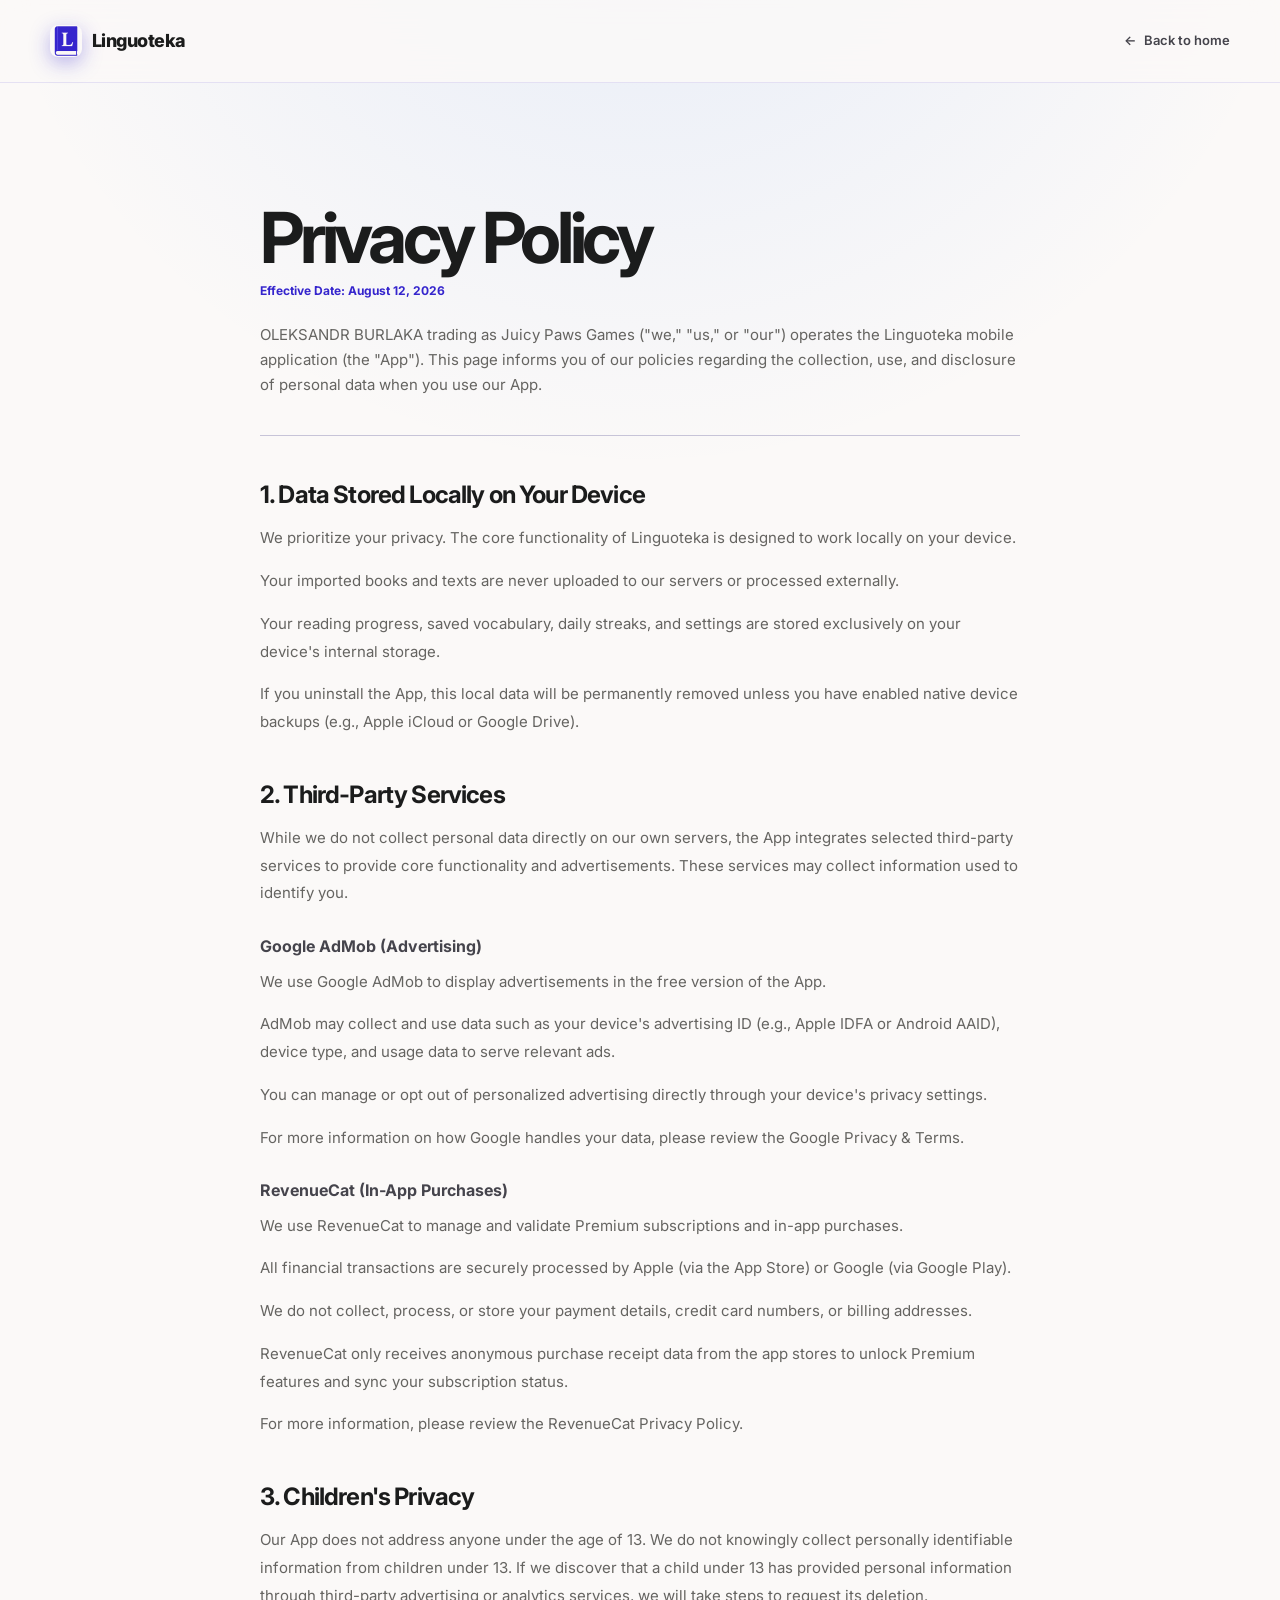
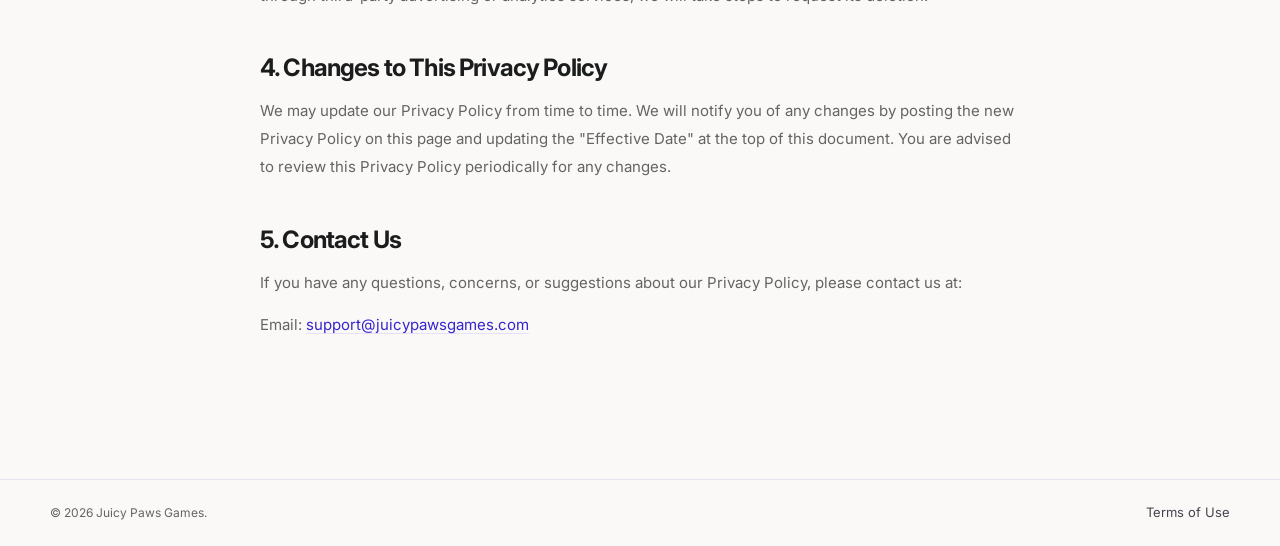
==== privacy.html @ 3d0a581c "version 1 main page, terms, privacy" ====
<!doctype html>
<html lang="en">
  <head>
    <meta charset="utf-8" />
    <meta name="viewport" content="width=device-width, initial-scale=1" />
    <meta name="theme-color" content="#FBF9F8" />
    <meta name="description" content="Privacy Policy for the Linguoteka mobile application." />
    <title>Privacy Policy — Linguoteka</title>
    <link rel="icon" href="images/favicon.png" sizes="32x32" />
    <link rel="preconnect" href="https://fonts.googleapis.com" />
    <link rel="preconnect" href="https://fonts.gstatic.com" crossorigin />
    <link
      href="https://fonts.googleapis.com/css2?family=Inter:wght@400;500;600;700;800&amp;display=swap"
      rel="stylesheet"
    />
    <link rel="stylesheet" href="styles.css" />
    <script src="script.js" defer></script>
  </head>
  <body class="legal-page">
    <a class="skip-link" href="#main-content">Skip to content</a>
    <header class="legal-header">
      <div class="container legal-nav">
        <a class="brand" href="index.html" aria-label="Linguoteka home">
          <img src="images/favicon.png" width="32" height="32" alt="" />
          <span>Linguoteka</span>
        </a>
        <a class="back-link" href="index.html"><span aria-hidden="true">←</span> Back to home</a>
      </div>
    </header>

    <main id="main-content" class="legal-main">
      <article class="legal-article">
        <header class="legal-title">
          <h1>Privacy Policy</h1>
          <p class="legal-updated">Effective Date: August 12, 2026</p>
          <p>
            OLEKSANDR BURLAKA trading as Juicy Paws Games ("we," "us," or "our")
            operates the Linguoteka mobile application (the "App"). This page informs you
            of our policies regarding the collection, use, and disclosure of personal data
            when you use our App.
          </p>
        </header>

        <section>
          <h2>1. Data Stored Locally on Your Device</h2>
          <p>
            We prioritize your privacy. The core functionality of Linguoteka is designed to
            work locally on your device.
          </p>
          <p>
            Your imported books and texts are never uploaded to our servers or processed
            externally.
          </p>
          <p>
            Your reading progress, saved vocabulary, daily streaks, and settings are stored
            exclusively on your device's internal storage.
          </p>
          <p>
            If you uninstall the App, this local data will be permanently removed unless you
            have enabled native device backups (e.g., Apple iCloud or Google Drive).
          </p>
        </section>

        <section>
          <h2>2. Third-Party Services</h2>
          <p>
            While we do not collect personal data directly on our own servers, the App
            integrates selected third-party services to provide core functionality and
            advertisements. These services may collect information used to identify you.
          </p>

          <h3>Google AdMob (Advertising)</h3>
          <p>We use Google AdMob to display advertisements in the free version of the App.</p>
          <p>
            AdMob may collect and use data such as your device's advertising ID (e.g., Apple
            IDFA or Android AAID), device type, and usage data to serve relevant ads.
          </p>
          <p>
            You can manage or opt out of personalized advertising directly through your
            device's privacy settings.
          </p>
          <p>
            For more information on how Google handles your data, please review the Google
            Privacy &amp; Terms.
          </p>

          <h3>RevenueCat (In-App Purchases)</h3>
          <p>
            We use RevenueCat to manage and validate Premium subscriptions and in-app
            purchases.
          </p>
          <p>
            All financial transactions are securely processed by Apple (via the App Store)
            or Google (via Google Play).
          </p>
          <p>
            We do not collect, process, or store your payment details, credit card numbers,
            or billing addresses.
          </p>
          <p>
            RevenueCat only receives anonymous purchase receipt data from the app stores to
            unlock Premium features and sync your subscription status.
          </p>
          <p>
            For more information, please review the RevenueCat Privacy Policy.
          </p>
        </section>

        <section>
          <h2>3. Children's Privacy</h2>
          <p>
            Our App does not address anyone under the age of 13. We do not knowingly collect
            personally identifiable information from children under 13. If we discover that
            a child under 13 has provided personal information through third-party
            advertising or analytics services, we will take steps to request its deletion.
          </p>
        </section>

        <section>
          <h2>4. Changes to This Privacy Policy</h2>
          <p>
            We may update our Privacy Policy from time to time. We will notify you of any
            changes by posting the new Privacy Policy on this page and updating the
            "Effective Date" at the top of this document. You are advised to review this
            Privacy Policy periodically for any changes.
          </p>
        </section>

        <section>
          <h2>5. Contact Us</h2>
          <p>
            If you have any questions, concerns, or suggestions about our Privacy Policy,
            please contact us at:
          </p>
          <p>Email: <a href="mailto:support@juicypawsgames.com">support@juicypawsgames.com</a></p>
        </section>
      </article>
    </main>

    <footer class="legal-footer">
      <div class="container">
        <span>© <span data-year>2026</span> Juicy Paws Games.</span>
        <nav aria-label="Legal footer"><a href="terms.html">Terms of Use</a></nav>
      </div>
    </footer>
  </body>
</html>
---- styles.css ----
:root {
  --bg: #fbf9f8;
  --surface: #ffffff;
  --surface-high: #f3f0f4;
  --surface-soft: #f7f5ff;
  --text: #1b1c1c;
  --muted: #656461;
  --muted-strong: #45444c;
  --primary: #3525cd;
  --primary-vivid: #3525cd;
  --primary-mid: #5a4be7;
  --primary-soft: #e2dfff;
  --blue: #3b82f6;
  --blue-soft: #e8f1ff;
  --purple: #7c3aed;
  --line: #c7c4d8;
  --white: #ffffff;
  --orange: #f97316;
  --green: #16a34a;
  --container: 1180px;
  --radius-sm: 12px;
  --radius: 16px;
  --radius-lg: 28px;
  --shadow: 0 28px 80px rgba(53, 37, 205, 0.13);
  color-scheme: light;
}

*,
*::before,
*::after {
  box-sizing: border-box;
}

html {
  scroll-behavior: smooth;
}

body {
  margin: 0;
  min-width: 320px;
  background: var(--bg);
  color: var(--text);
  font-family: Inter, -apple-system, BlinkMacSystemFont, "Segoe UI", sans-serif;
  font-size: 16px;
  line-height: 1.65;
  text-rendering: optimizeLegibility;
  -webkit-font-smoothing: antialiased;
}

body.menu-open {
  overflow: hidden;
}

img {
  display: block;
  max-width: 100%;
  height: auto;
}

a {
  color: inherit;
  text-decoration: none;
}

button,
a {
  -webkit-tap-highlight-color: transparent;
}

button,
input,
textarea,
select {
  font: inherit;
}

:focus-visible {
  outline: 3px solid var(--primary);
  outline-offset: 4px;
}

.container {
  width: min(100% - 40px, var(--container));
  margin-inline: auto;
}

.sr-only {
  position: absolute;
  width: 1px;
  height: 1px;
  padding: 0;
  margin: -1px;
  overflow: hidden;
  clip: rect(0, 0, 0, 0);
  white-space: nowrap;
  border: 0;
}

.skip-link {
  position: fixed;
  top: 12px;
  left: 12px;
  z-index: 1000;
  padding: 10px 14px;
  border-radius: 10px;
  background: var(--text);
  color: var(--bg);
  font-weight: 700;
  transform: translateY(-150%);
  transition: transform 160ms ease;
}

.skip-link:focus {
  transform: translateY(0);
}

.site-header {
  position: fixed;
  inset: 0 0 auto;
  z-index: 50;
  background: rgba(251, 249, 248, 0.74);
  border-bottom: 1px solid transparent;
  backdrop-filter: blur(18px);
  -webkit-backdrop-filter: blur(18px);
  transition: background 180ms ease, border-color 180ms ease;
}

.site-header.is-scrolled {
  background: rgba(251, 249, 248, 0.94);
  border-color: rgba(53, 37, 205, 0.12);
}

.nav-wrap,
.legal-nav {
  display: flex;
  align-items: center;
  justify-content: space-between;
  min-height: 72px;
}

.brand {
  display: inline-flex;
  align-items: center;
  gap: 10px;
  color: var(--text);
  font-size: 18px;
  font-weight: 800;
  letter-spacing: -0.03em;
}

.brand img {
  border-radius: 8px;
  box-shadow: 0 6px 20px rgba(53, 37, 205, 0.34);
}

.menu-toggle {
  position: relative;
  z-index: 2;
  display: grid;
  width: 44px;
  height: 44px;
  padding: 0;
  border: 1px solid var(--line);
  border-radius: 12px;
  background: var(--surface);
  place-content: center;
  gap: 6px;
  cursor: pointer;
}

.menu-toggle span:not(.sr-only) {
  width: 20px;
  height: 2px;
  background: var(--text);
  border-radius: 999px;
  transition: transform 180ms ease;
}

.menu-toggle[aria-expanded="true"] span:nth-child(2) {
  transform: translateY(4px) rotate(45deg);
}

.menu-toggle[aria-expanded="true"] span:nth-child(3) {
  transform: translateY(-4px) rotate(-45deg);
}

.primary-nav {
  position: fixed;
  inset: 72px 0 auto;
  display: grid;
  gap: 4px;
  padding: 16px 20px 24px;
  background: rgba(251, 249, 248, 0.98);
  border-bottom: 1px solid var(--line);
  transform: translateY(-130%);
  opacity: 0;
  pointer-events: none;
  transition: transform 200ms ease, opacity 200ms ease;
}

.primary-nav.is-open {
  transform: translateY(0);
  opacity: 1;
  pointer-events: auto;
}

.primary-nav a {
  padding: 12px 10px;
  color: var(--muted-strong);
  font-weight: 600;
}

.hero {
  position: relative;
  min-height: 760px;
  padding: 132px 0 calc(min(108vw, 560px) + 82px);
  overflow: hidden;
  isolation: isolate;
}

.hero::before {
  content: "";
  position: absolute;
  inset: 0;
  z-index: -3;
  background:
    linear-gradient(rgba(53, 37, 205, 0.035) 1px, transparent 1px),
    linear-gradient(90deg, rgba(59, 130, 246, 0.035) 1px, transparent 1px);
  background-size: 64px 64px;
  mask-image: linear-gradient(to bottom, black, transparent 85%);
  -webkit-mask-image: linear-gradient(to bottom, black, transparent 85%);
}

.hero::after {
  content: "";
  position: absolute;
  bottom: 24px;
  left: 50%;
  z-index: -1;
  width: min(108vw, 560px);
  aspect-ratio: 1;
  background: url("images/hero-phone-v2.png") center / contain no-repeat;
  mix-blend-mode: normal;
  pointer-events: none;
  transform: translateX(-50%);
}

.hero-glow {
  position: absolute;
  z-index: -2;
  border-radius: 50%;
  filter: blur(20px);
  pointer-events: none;
}

.hero-glow-one {
  display: none;
}

.hero-glow-two {
  bottom: -260px;
  left: -260px;
  width: 680px;
  height: 680px;
  background: radial-gradient(circle, rgba(124, 58, 237, 0.13), transparent 68%);
}

.hero-grid {
  display: grid;
  align-items: center;
  gap: 54px;
}

.hero-copy {
  position: relative;
  z-index: 2;
}

.eyebrow {
  display: inline-flex;
  align-items: center;
  gap: 8px;
  color: var(--primary);
  font-size: 12px;
  font-weight: 800;
  letter-spacing: 0.13em;
  line-height: 1.3;
  text-transform: uppercase;
}

.eyebrow span {
  color: var(--orange);
}

h1,
h2,
h3,
p {
  margin-top: 0;
}

.hero h1 {
  max-width: 800px;
  margin: 20px 0 30px;
  font-size: clamp(3rem, 13vw, 5.25rem);
  line-height: 1.03;
  letter-spacing: -0.07em;
  overflow: visible;
}

.hero h1 span {
  display: block;
  margin-bottom: -0.1em;
  padding-bottom: 0.1em;
  color: transparent;
  background: linear-gradient(100deg, var(--primary) 8%, var(--blue) 54%, var(--purple) 104%);
  background-clip: text;
  -webkit-background-clip: text;
}

.hero-lede {
  max-width: 640px;
  margin-bottom: 30px;
  color: var(--muted-strong);
  font-size: clamp(1.05rem, 3.5vw, 1.22rem);
  line-height: 1.7;
}

.store-actions {
  display: flex;
  flex-direction: column;
  align-items: flex-start;
  gap: 6px;
}

.store-badge {
  display: inline-flex;
  align-items: center;
  justify-content: center;
  border-radius: 12px;
  transition: transform 180ms ease, filter 180ms ease;
}

.store-badge:hover {
  transform: translateY(-3px);
  filter: drop-shadow(0 12px 18px rgba(27, 28, 28, 0.18));
}

.store-badge img {
  display: block;
  width: auto;
  height: auto;
  object-fit: contain;
}

.store-badge-app img {
  height: 52px;
}

.store-badge-play img {
  width: 202px;
  max-width: none;
  height: auto;
  margin: -13px -17px;
}

.launch-note {
  min-height: 24px;
  margin: 12px 0 0;
  color: var(--muted);
  font-size: 12px;
  transition: color 180ms ease;
}

.launch-note.is-visible {
  color: var(--primary);
}

.hero-proof {
  display: flex;
  flex-wrap: wrap;
  gap: 12px 18px;
  margin-top: 24px;
  color: var(--muted);
  font-size: 12px;
}

.hero-proof span {
  display: inline-flex;
  align-items: center;
  gap: 7px;
}

.hero-proof i {
  display: grid;
  width: 18px;
  height: 18px;
  place-items: center;
  border-radius: 50%;
  background: rgba(249, 115, 22, 0.1);
  color: var(--orange);
  font-size: 11px;
  font-style: normal;
}

.orbit {
  position: absolute;
  border: 1px solid rgba(185, 174, 255, 0.18);
  border-radius: 50%;
  transform: rotate(-15deg);
}

.orbit-one {
  width: 90%;
  aspect-ratio: 1;
}

.orbit-two {
  width: 68%;
  aspect-ratio: 1;
  border-color: rgba(240, 173, 255, 0.14);
  transform: rotate(27deg);
}

.float-card {
  position: absolute;
  z-index: 3;
  display: flex;
  align-items: center;
  gap: 10px;
  padding: 11px 13px;
  border: 1px solid rgba(53, 37, 205, 0.16);
  border-radius: 14px;
  background: rgba(255, 255, 255, 0.92);
  box-shadow: 0 18px 40px rgba(53, 37, 205, 0.16);
  backdrop-filter: blur(14px);
}

.float-card strong,
.float-card small {
  display: block;
  white-space: nowrap;
}

.float-card strong {
  font-size: 12px;
}

.float-card small {
  color: var(--muted);
  font-size: 9px;
}

.float-icon,
.feature-icon {
  display: grid;
  place-items: center;
  border-radius: 12px;
  background: rgba(185, 174, 255, 0.13);
  color: var(--primary);
  font-weight: 800;
}

.float-icon {
  width: 34px;
  height: 34px;
  font-size: 12px;
}

.float-card-word {
  top: 21%;
  left: -2%;
}

.float-card-streak {
  right: -1%;
  bottom: 19%;
}

.flame {
  color: #b84f08;
  background: rgba(255, 159, 67, 0.12);
}

.feature-icon.flame {
  font-size: 22px;
}

.trust-strip {
  border-block: 1px solid rgba(53, 37, 205, 0.11);
  background: rgba(255, 255, 255, 0.72);
}

.trust-grid {
  display: grid;
  gap: 0;
}

.trust-grid p {
  margin: 0;
  padding: 17px 0;
  border-bottom: 1px solid rgba(53, 37, 205, 0.09);
  color: var(--muted);
  font-size: 12px;
  letter-spacing: 0.02em;
  text-align: center;
}

.trust-grid p:last-child {
  border-bottom: 0;
}

.trust-grid strong {
  color: var(--primary);
}

.language-band {
  padding: 70px 0 10px;
}

.language-layout {
  display: grid;
  gap: 30px;
  padding: 30px;
  border: 1px solid rgba(53, 37, 205, 0.15);
  border-radius: var(--radius-lg);
  background:
    radial-gradient(circle at 100% 0%, rgba(59, 130, 246, 0.13), transparent 42%),
    linear-gradient(135deg, var(--surface), var(--surface-soft));
  box-shadow: 0 20px 55px rgba(53, 37, 205, 0.08);
}

.language-copy h2 {
  max-width: 620px;
  margin: 12px 0 12px;
  font-size: clamp(1.85rem, 7vw, 3rem);
  line-height: 1.08;
  letter-spacing: -0.05em;
}

.language-copy p {
  max-width: 620px;
  margin: 0;
  color: var(--muted);
}

.language-list {
  display: grid;
  grid-template-columns: repeat(auto-fit, minmax(108px, 1fr));
  gap: 10px;
  margin: 0;
  padding: 0;
  list-style: none;
}

.language-list li {
  display: flex;
  align-items: center;
  gap: 10px;
  min-width: 0;
  min-height: 48px;
  padding: 9px 12px;
  border: 1px solid rgba(53, 37, 205, 0.1);
  border-radius: 14px;
  background: rgba(255, 255, 255, 0.78);
  color: var(--muted-strong);
  font-size: 12px;
  font-weight: 700;
  white-space: nowrap;
}

.language-list li:last-child {
  grid-column: auto;
}

.language-list span {
  display: grid;
  flex: 0 0 30px;
  width: 30px;
  height: 30px;
  place-items: center;
  border-radius: 9px;
  background: linear-gradient(135deg, var(--primary-soft), var(--blue-soft));
  color: var(--primary);
  font-size: 9px;
  letter-spacing: 0.05em;
}

.section {
  padding: 96px 0;
}

.section-heading {
  max-width: 760px;
  margin-bottom: 46px;
}

.section-heading h2,
.reading-copy h2,
.cta-card h2 {
  margin: 14px 0 18px;
  font-size: clamp(2.15rem, 8vw, 4rem);
  line-height: 1.05;
  letter-spacing: -0.055em;
}

.section-heading p,
.reading-copy > p,
.cta-card p {
  margin-bottom: 0;
  color: var(--muted);
  font-size: 16px;
  line-height: 1.75;
}

.feature-grid {
  display: grid;
  gap: 18px;
}

.feature-card {
  position: relative;
  min-height: 430px;
  padding: 26px;
  overflow: hidden;
  border: 1px solid var(--line);
  border-radius: var(--radius-lg);
  background: linear-gradient(145deg, rgba(255, 255, 255, 0.98), rgba(247, 245, 255, 0.96));
  box-shadow: 0 18px 50px rgba(53, 37, 205, 0.07);
}

.feature-card-primary {
  border-color: rgba(185, 174, 255, 0.34);
  background:
    radial-gradient(circle at 100% 0%, rgba(59, 130, 246, 0.16), transparent 42%),
    linear-gradient(145deg, rgba(255, 255, 255, 0.98), rgba(226, 223, 255, 0.55));
}

.feature-number {
  position: absolute;
  top: 26px;
  right: 26px;
  color: #86838f;
  font-size: 12px;
  font-weight: 700;
  letter-spacing: 0.1em;
}

.feature-icon {
  width: 52px;
  height: 52px;
  margin-bottom: 30px;
  font-size: 17px;
}

.feature-card h3 {
  margin-bottom: 12px;
  font-size: 24px;
  line-height: 1.2;
  letter-spacing: -0.035em;
}

.feature-card > p {
  margin-bottom: 28px;
  color: var(--muted);
  line-height: 1.7;
}

.word-demo,
.progress-demo,
.week-demo {
  margin-top: auto;
  border: 1px solid rgba(185, 174, 255, 0.16);
  border-radius: var(--radius);
  background: rgba(255, 255, 255, 0.8);
}

.word-demo {
  padding: 18px;
  font-family: Georgia, "Times New Roman", serif;
  font-size: 17px;
}

.word-demo strong {
  color: var(--primary);
}

.word-pronunciation {
  display: block;
  margin-top: 8px;
  color: var(--muted);
  font-size: 14px;
  font-style: italic;
}

.word-meaning {
  display: flex;
  align-items: center;
  justify-content: space-between;
  margin-top: 14px;
  padding-top: 14px;
  border-top: 1px solid var(--line);
  color: var(--muted);
  font-family: Inter, sans-serif;
  font-size: 12px;
}

.word-meaning i {
  color: var(--primary);
  font-style: normal;
}

.progress-demo {
  display: grid;
  grid-template-columns: 1fr 1fr;
  gap: 10px 18px;
  padding: 18px;
}

.progress-demo div {
  display: flex;
  flex-direction: column-reverse;
}

.progress-demo span {
  color: var(--muted);
  font-size: 11px;
}

.progress-demo strong {
  color: var(--primary);
  font-size: 26px;
}

.progress-demo .progress-track {
  grid-column: 1 / -1;
  height: 6px;
  margin-top: 6px;
  overflow: hidden;
  border-radius: 99px;
  background: var(--surface-high);
}

.progress-track i {
  display: block;
  width: 78%;
  height: 100%;
  border-radius: inherit;
  background: linear-gradient(90deg, var(--primary-vivid), var(--primary));
}

.week-demo {
  display: grid;
  grid-template-columns: repeat(7, 1fr);
  gap: 6px;
  padding: 16px 12px;
}

.week-demo span {
  display: grid;
  gap: 8px;
  color: var(--muted);
  font-size: 9px;
  text-align: center;
}

.week-demo i {
  display: grid;
  aspect-ratio: 1;
  place-items: center;
  border-radius: 50%;
  background: rgba(249, 115, 22, 0.1);
  color: var(--orange);
  font-size: 12px;
  font-style: normal;
}

.week-demo .today i {
  background: linear-gradient(135deg, var(--orange), #ffb453);
  color: var(--white);
  box-shadow: 0 0 0 5px rgba(249, 115, 22, 0.1);
}

.inside {
  background:
    radial-gradient(circle at 50% 0%, rgba(59, 130, 246, 0.1), transparent 36%),
    var(--surface-soft);
}

.section-heading-split {
  max-width: none;
}

.screens-grid {
  display: grid;
  gap: 18px;
}

.screen-card {
  min-height: 600px;
  overflow: hidden;
  border: 1px solid var(--line);
  border-radius: var(--radius-lg);
  background: var(--surface);
}

.screen-copy {
  position: relative;
  z-index: 2;
  padding: 28px 26px 10px;
}

.screen-copy > span {
  color: var(--primary);
  font-size: 11px;
  font-weight: 800;
  letter-spacing: 0.13em;
  text-transform: uppercase;
}

.screen-copy h3 {
  margin: 9px 0 9px;
  font-size: 22px;
  line-height: 1.2;
  letter-spacing: -0.035em;
}

.screen-copy p {
  margin-bottom: 0;
  color: var(--muted);
  font-size: 13px;
  line-height: 1.6;
}

.device-shot {
  position: relative;
  width: 76%;
  max-width: 300px;
  height: 445px;
  margin: 32px auto -80px;
  overflow: hidden;
  border: 8px solid #08090c;
  border-bottom: 0;
  border-radius: 40px 40px 0 0;
  background: #fdfafa;
  box-shadow: 0 28px 80px rgba(0, 0, 0, 0.45);
}

.device-shot img {
  width: 100%;
  height: auto;
  aspect-ratio: 1206 / 2622;
  object-fit: cover;
  object-position: top center;
}

.reading-section {
  padding: 96px 0;
  overflow: hidden;
}

.reading-grid {
  display: grid;
  gap: 50px;
  align-items: center;
}

.check-list {
  display: grid;
  gap: 14px;
  margin: 30px 0 0;
  padding: 0;
  list-style: none;
}

.check-list li {
  display: flex;
  align-items: flex-start;
  gap: 12px;
  color: var(--muted-strong);
}

.check-list span {
  display: grid;
  flex: 0 0 24px;
  width: 24px;
  height: 24px;
  place-items: center;
  border-radius: 50%;
  background: rgba(249, 115, 22, 0.1);
  color: var(--orange);
  font-size: 13px;
  font-weight: 800;
}

.reading-sample {
  position: relative;
  padding: 26px;
  border: 1px solid rgba(185, 174, 255, 0.24);
  border-radius: var(--radius-lg);
  background: #f7f5f3;
  color: #1b1c1c;
  box-shadow: var(--shadow);
}

.reading-sample::before {
  content: "";
  position: absolute;
  inset: -26px;
  z-index: -1;
  border-radius: 50%;
  background: radial-gradient(circle, rgba(59, 130, 246, 0.17), transparent 67%);
  filter: blur(10px);
}

.sample-topline {
  display: flex;
  justify-content: space-between;
  margin-bottom: 34px;
  color: #6b6874;
  font-family: Inter, sans-serif;
  font-size: 10px;
  font-weight: 700;
  letter-spacing: 0.09em;
  text-transform: uppercase;
}

.reading-sample > p {
  margin-bottom: 30px;
  font-family: Georgia, "Times New Roman", serif;
  font-size: clamp(1.25rem, 5.5vw, 1.8rem);
  line-height: 1.65;
}

.sample-word {
  display: inline;
  padding: 0 2px;
  border: 0;
  background: transparent;
  color: var(--primary-vivid);
  font-family: inherit;
  font-style: italic;
  font-weight: 700;
  cursor: pointer;
  text-decoration: underline;
  text-decoration-color: rgba(53, 37, 205, 0.26);
  text-decoration-thickness: 2px;
  text-underline-offset: 4px;
}

.sample-word:hover,
.sample-word.is-active {
  color: #2412be;
  background: var(--primary-soft);
  border-radius: 4px;
}

.sample-translation {
  display: flex;
  align-items: center;
  justify-content: space-between;
  gap: 12px;
  min-height: 70px;
  padding: 14px 16px;
  border: 1px solid #d1cedc;
  border-radius: 14px;
  font-family: Inter, sans-serif;
}

.sample-translation span {
  color: #6b6874;
  font-size: 11px;
}

.sample-translation strong {
  font-size: 12px;
  text-align: right;
}

.sample-translation.is-active {
  border-color: #a69bff;
  background: #eeebff;
}

.final-cta {
  padding-top: 20px;
}

.cta-card {
  position: relative;
  display: grid;
  gap: 28px;
  align-items: center;
  padding: 34px 28px;
  overflow: hidden;
  border: 1px solid rgba(185, 174, 255, 0.24);
  border-radius: 32px;
  background:
    radial-gradient(circle at 0 100%, rgba(59, 130, 246, 0.18), transparent 42%),
    radial-gradient(circle at 100% 0%, rgba(124, 58, 237, 0.14), transparent 38%),
    linear-gradient(135deg, #ffffff, #f0edff);
}

.cta-card img {
  width: min(210px, 58vw);
  margin-inline: auto;
  aspect-ratio: 1;
  border: 1px solid rgba(53, 37, 205, 0.12);
  border-radius: 30px;
  box-shadow: 0 24px 55px rgba(53, 37, 205, 0.2);
}

.cta-actions {
  display: grid;
  gap: 12px;
  margin-top: 28px;
}

.button {
  display: inline-flex;
  min-height: 54px;
  align-items: center;
  justify-content: center;
  padding: 13px 20px;
  border: 1px solid transparent;
  border-radius: 16px;
  font-family: inherit;
  font-weight: 700;
  cursor: pointer;
  transition: transform 180ms ease, background 180ms ease, border-color 180ms ease;
}

.button:hover {
  transform: translateY(-2px);
}

.button-primary {
  background: var(--primary-vivid);
  color: var(--white);
  box-shadow: 0 14px 30px rgba(53, 37, 205, 0.35);
}

.button-primary:hover {
  background: #4938df;
}

.button-secondary {
  border-color: var(--line);
  background: rgba(255, 255, 255, 0.7);
  color: var(--text);
}

.button-secondary:hover {
  border-color: rgba(185, 174, 255, 0.5);
  background: rgba(185, 174, 255, 0.06);
}

.cta-status {
  min-height: 22px;
  margin: 12px 0 0 !important;
  color: var(--muted);
  font-size: 12px !important;
}

.cta-status.is-visible {
  color: var(--primary);
}

.site-footer {
  padding: 34px 0 24px;
  border-top: 1px solid rgba(53, 37, 205, 0.11);
}

.footer-main {
  display: grid;
  gap: 18px;
  align-items: center;
  padding-bottom: 26px;
}

.footer-main > p {
  margin: 0;
  color: var(--muted);
  font-size: 13px;
}

.footer-main nav {
  display: flex;
  flex-wrap: wrap;
  gap: 12px 20px;
}

.footer-main nav a,
.legal-footer a {
  color: var(--muted-strong);
  font-size: 13px;
  transition: color 180ms ease;
}

.footer-main nav a:hover,
.legal-footer a:hover {
  color: var(--primary);
}

.footer-bottom {
  display: flex;
  flex-direction: column;
  gap: 8px;
  padding-top: 20px;
  border-top: 1px solid rgba(53, 37, 205, 0.08);
  color: var(--muted);
  font-size: 11px;
}

.js [data-reveal] {
  opacity: 0;
  transform: translateY(24px);
  transition: opacity 650ms ease, transform 650ms cubic-bezier(0.2, 0.7, 0.2, 1);
}

.js [data-reveal].is-visible {
  opacity: 1;
  transform: translateY(0);
}

/* Legal pages */
.legal-page {
  background:
    radial-gradient(circle at 50% -10%, rgba(59, 130, 246, 0.12), transparent 28%),
    var(--bg);
}

.legal-header {
  border-bottom: 1px solid rgba(53, 37, 205, 0.11);
  background: rgba(251, 249, 248, 0.88);
  backdrop-filter: blur(16px);
}

.back-link {
  display: inline-flex;
  align-items: center;
  gap: 8px;
  color: var(--muted-strong);
  font-size: 13px;
  font-weight: 600;
}

.back-link:hover {
  color: var(--primary);
}

.legal-main {
  padding: 70px 0 100px;
}

.legal-article {
  width: min(100% - 40px, 760px);
  margin-inline: auto;
}

.legal-title {
  padding-bottom: 38px;
  border-bottom: 1px solid var(--line);
}

.legal-badge {
  display: inline-flex;
  padding: 7px 11px;
  border: 1px solid rgba(255, 159, 67, 0.24);
  border-radius: 999px;
  background: rgba(255, 159, 67, 0.08);
  color: #9a3f07;
  font-size: 10px;
  font-weight: 800;
  letter-spacing: 0.1em;
  text-transform: uppercase;
}

.legal-title h1 {
  margin: 20px 0 8px;
  font-size: clamp(2.7rem, 10vw, 4.4rem);
  line-height: 1;
  letter-spacing: -0.06em;
}

.legal-updated {
  margin-bottom: 22px;
  color: var(--primary);
  font-size: 12px;
  font-weight: 700;
}

.legal-title > p:last-child {
  margin-bottom: 0;
  color: var(--muted);
  font-size: 15px;
}

.legal-notice {
  margin: 30px 0 50px;
  padding: 18px;
  border: 1px solid rgba(255, 159, 67, 0.2);
  border-radius: var(--radius);
  background: rgba(255, 159, 67, 0.06);
}

.legal-notice strong {
  color: #9a3f07;
  font-size: 13px;
}

.legal-notice p {
  margin: 3px 0 0;
  color: var(--muted);
  font-size: 13px;
}

.legal-article section {
  margin-top: 44px;
}

.legal-article h2 {
  margin-bottom: 14px;
  font-size: 24px;
  line-height: 1.25;
  letter-spacing: -0.035em;
}

.legal-article h3 {
  margin: 26px 0 8px;
  color: var(--muted-strong);
  font-size: 16px;
}

.legal-article section p,
.legal-article li {
  color: var(--muted);
  font-size: 15px;
  line-height: 1.85;
}

.legal-article section p:last-child {
  margin-bottom: 0;
}

.legal-article ul {
  display: grid;
  gap: 8px;
  padding-left: 20px;
}

.legal-article a {
  color: var(--primary);
  text-decoration: underline;
  text-decoration-color: rgba(185, 174, 255, 0.32);
  text-underline-offset: 3px;
}

.legal-footer {
  padding: 22px 0;
  border-top: 1px solid rgba(53, 37, 205, 0.11);
  color: var(--muted);
  font-size: 12px;
}

.legal-footer .container {
  display: flex;
  flex-direction: column;
  gap: 8px;
}

@media (min-width: 560px) {
  .cta-actions {
    grid-template-columns: repeat(2, minmax(0, 1fr));
  }

  .store-actions {
    flex-direction: row;
    align-items: center;
    gap: 12px;
  }

  .trust-grid {
    grid-template-columns: repeat(3, 1fr);
  }

  .trust-grid p {
    border-right: 1px solid rgba(53, 37, 205, 0.09);
    border-bottom: 0;
  }

  .trust-grid p:last-child {
    border-right: 0;
  }

  .feature-card {
    padding: 32px;
  }

  .screens-grid {
    grid-template-columns: repeat(2, 1fr);
  }

  .screen-card-tall {
    grid-column: 1 / -1;
  }

  .cta-card {
    grid-template-columns: 200px 1fr;
    padding: 42px;
  }

  .legal-footer .container,
  .footer-bottom {
    flex-direction: row;
    align-items: center;
    justify-content: space-between;
  }
}

@media (min-width: 820px) {
  .container {
    width: min(100% - 64px, var(--container));
  }

  .nav-wrap,
  .legal-nav {
    min-height: 82px;
  }

  .menu-toggle {
    display: none;
  }

  .primary-nav {
    position: static;
    display: flex;
    align-items: center;
    gap: 34px;
    padding: 0;
    border: 0;
    background: transparent;
    opacity: 1;
    pointer-events: auto;
    transform: none;
  }

  .primary-nav a {
    position: relative;
    padding: 10px 0;
    font-size: 13px;
  }

  .primary-nav a::after {
    content: "";
    position: absolute;
    right: 0;
    bottom: 4px;
    left: 0;
    height: 2px;
    border-radius: 999px;
    background: var(--primary);
    transform: scaleX(0);
    transform-origin: right;
    transition: transform 180ms ease;
  }

  .primary-nav a:hover::after {
    transform: scaleX(1);
    transform-origin: left;
  }

  .hero {
    min-height: 800px;
    padding: 150px 0 86px;
  }

  .hero::after {
    top: 96px;
    right: max(20px, calc((100vw - var(--container)) / 2 - 34px));
    bottom: 18px;
    left: auto;
    width: min(58vw, 760px);
    background-position: right center;
    transform: none;
  }

  .hero-grid {
    grid-template-columns: minmax(0, 1.02fr) minmax(380px, 0.98fr);
    gap: 24px;
  }

  .hero h1 {
    font-size: clamp(4.1rem, 7vw, 6rem);
  }

  .float-card-word {
    left: -1%;
  }

  .float-card-streak {
    right: -2%;
  }

  .section {
    padding: 128px 0;
  }

  .section-heading-split {
    display: grid;
    grid-template-columns: minmax(0, 1.2fr) minmax(280px, 0.8fr);
    gap: 80px;
    align-items: end;
  }

  .section-heading-split h2 {
    margin-bottom: 0;
  }

  .feature-grid {
    grid-template-columns: repeat(3, minmax(0, 1fr));
  }

  .feature-card {
    display: flex;
    min-height: 500px;
    flex-direction: column;
  }

  .screens-grid {
    grid-template-columns: 1.18fr 0.91fr 0.91fr;
  }

  .screen-card-tall {
    grid-column: auto;
  }

  .screen-card-tall .device-shot {
    width: 70%;
  }

  .reading-section {
    padding: 140px 0;
  }

  .reading-grid {
    grid-template-columns: minmax(0, 0.9fr) minmax(420px, 1.1fr);
    gap: 90px;
  }

  .reading-sample {
    padding: 42px;
  }

  .reading-sample > p {
    font-size: clamp(1.6rem, 3vw, 2.15rem);
  }

  .cta-card {
    grid-template-columns: 270px 1fr;
    gap: 58px;
    padding: 58px 64px;
  }

  .cta-card img {
    width: 270px;
  }

  .cta-actions {
    max-width: 440px;
  }

  .footer-main {
    grid-template-columns: auto 1fr auto;
  }

  .footer-main > p {
    padding-left: 24px;
  }

  .legal-main {
    padding: 100px 0 140px;
  }
}

@media (min-width: 820px) and (orientation: landscape) {
  .hero-lede {
    max-width: 560px;
    padding-right: clamp(18px, 2vw, 32px);
    text-wrap: pretty;
  }

  .hero::after {
    right: clamp(0px, 2vw, 28px);
    width: min(47vw, 700px);
  }
}

@media (min-width: 1120px) {
  .hero-grid {
    grid-template-columns: 1.07fr 0.93fr;
    gap: 48px;
  }

  .hero::after {
    width: min(47vw, 700px);
  }

  .language-layout {
    grid-template-columns: minmax(0, 0.78fr) minmax(590px, 1.22fr);
    align-items: center;
    padding: 42px;
  }

  .float-card {
    padding: 14px 16px;
  }

  .float-card strong {
    font-size: 13px;
  }

  .float-card small {
    font-size: 10px;
  }
}

@media (prefers-reduced-motion: reduce) {
  html {
    scroll-behavior: auto;
  }

  *,
  *::before,
  *::after {
    scroll-behavior: auto !important;
    transition-duration: 0.01ms !important;
    animation-duration: 0.01ms !important;
    animation-iteration-count: 1 !important;
  }
}
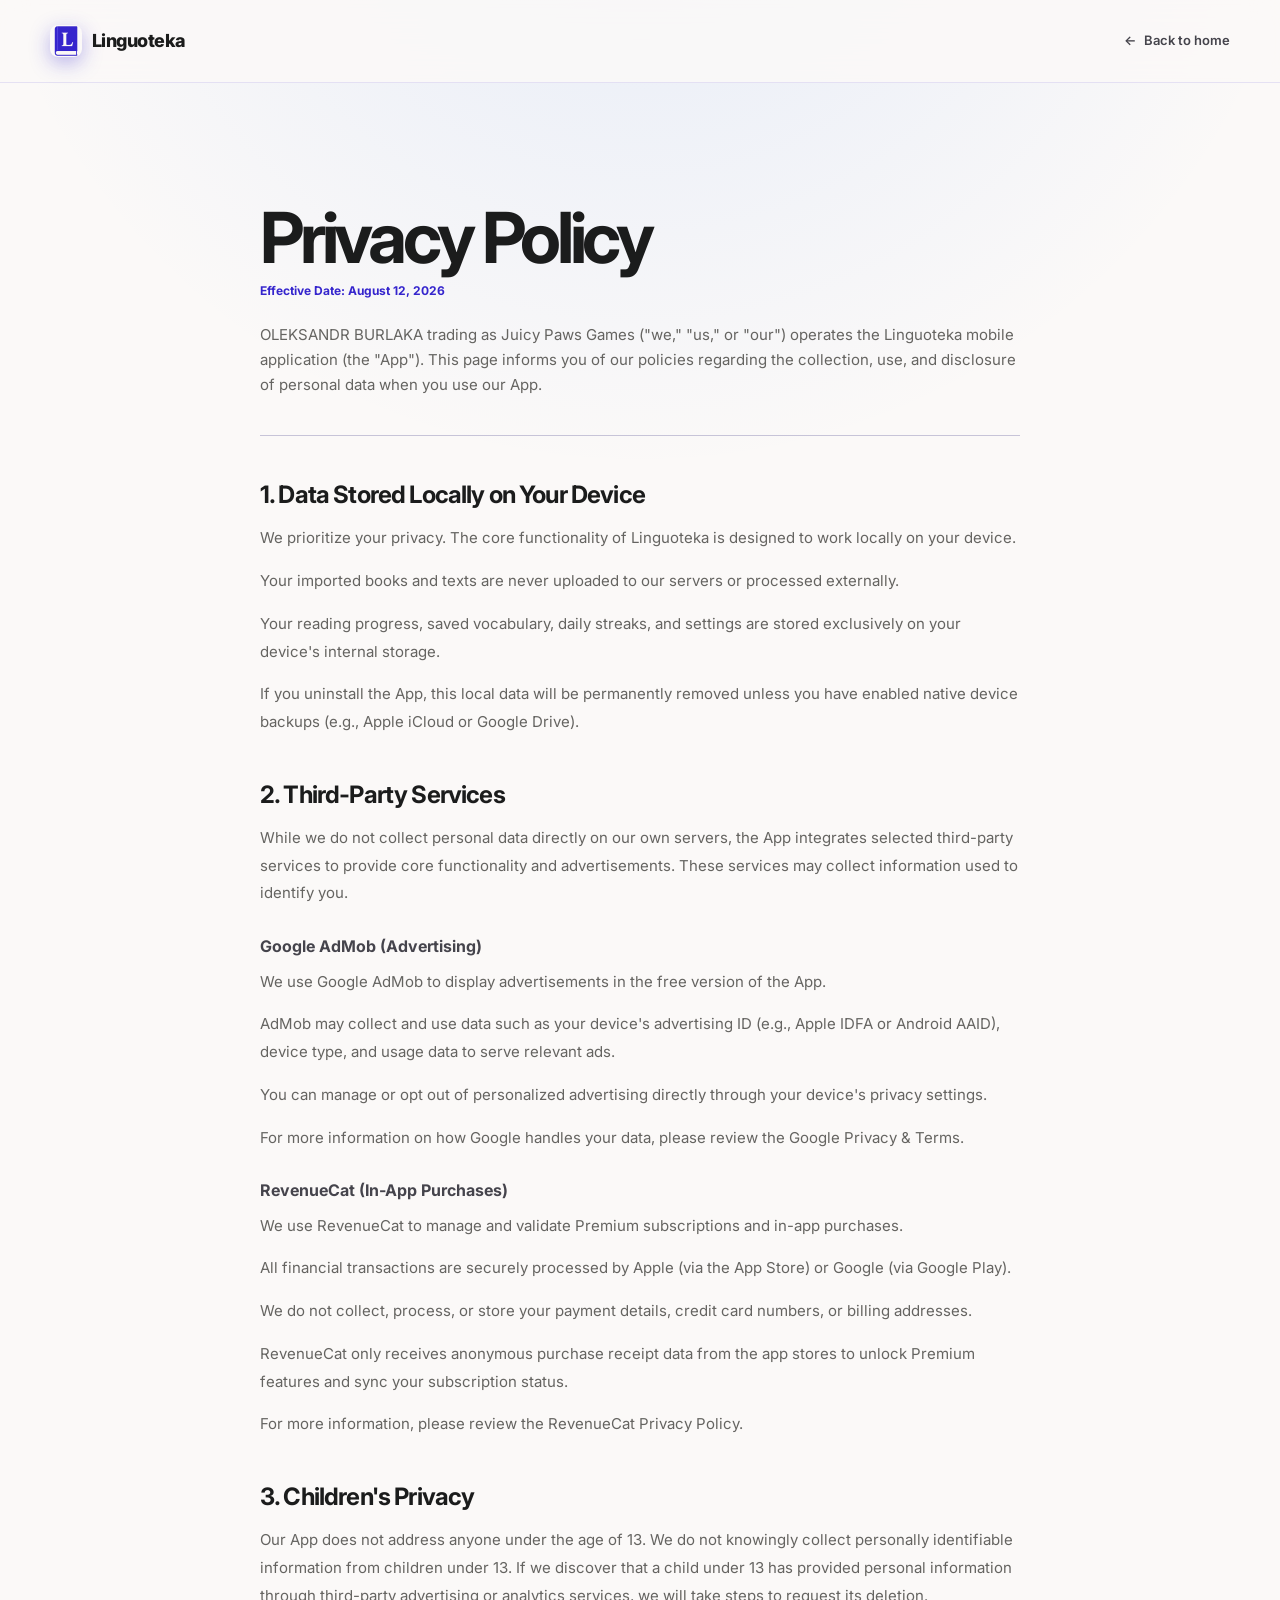
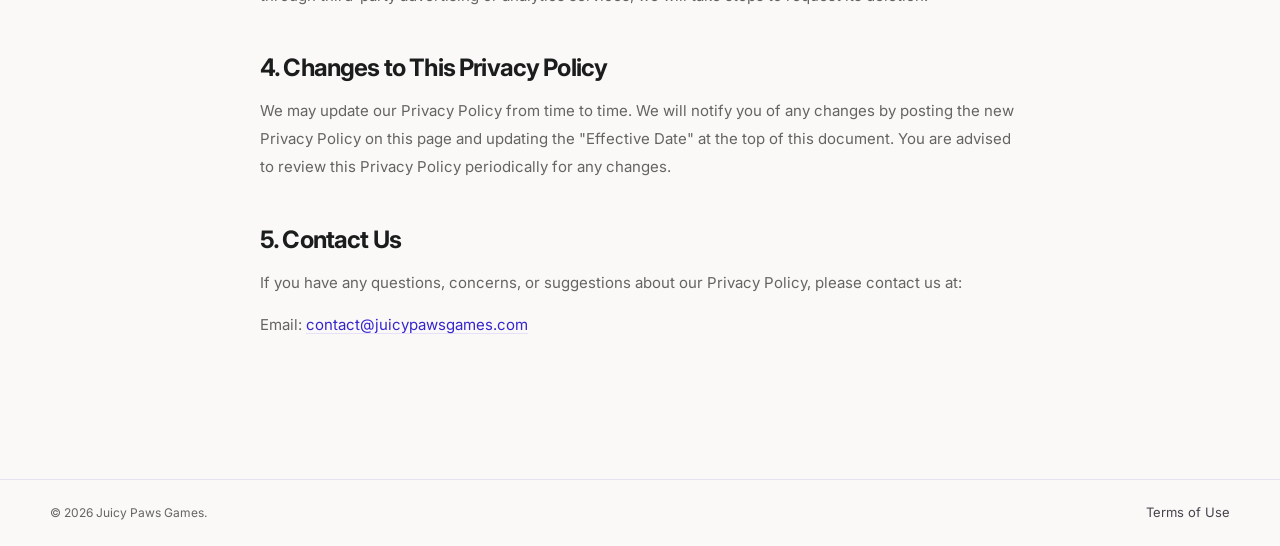
==== commit 570b9b81: "small fixes" ====
--- a/privacy.html
+++ b/privacy.html
@@ -132,7 +132,7 @@
             If you have any questions, concerns, or suggestions about our Privacy Policy,
             please contact us at:
           </p>
-          <p>Email: <a href="mailto:support@juicypawsgames.com">support@juicypawsgames.com</a></p>
+          <p>Email: <a href="mailto:contact@juicypawsgames.com">contact@juicypawsgames.com</a></p>
         </section>
       </article>
     </main>
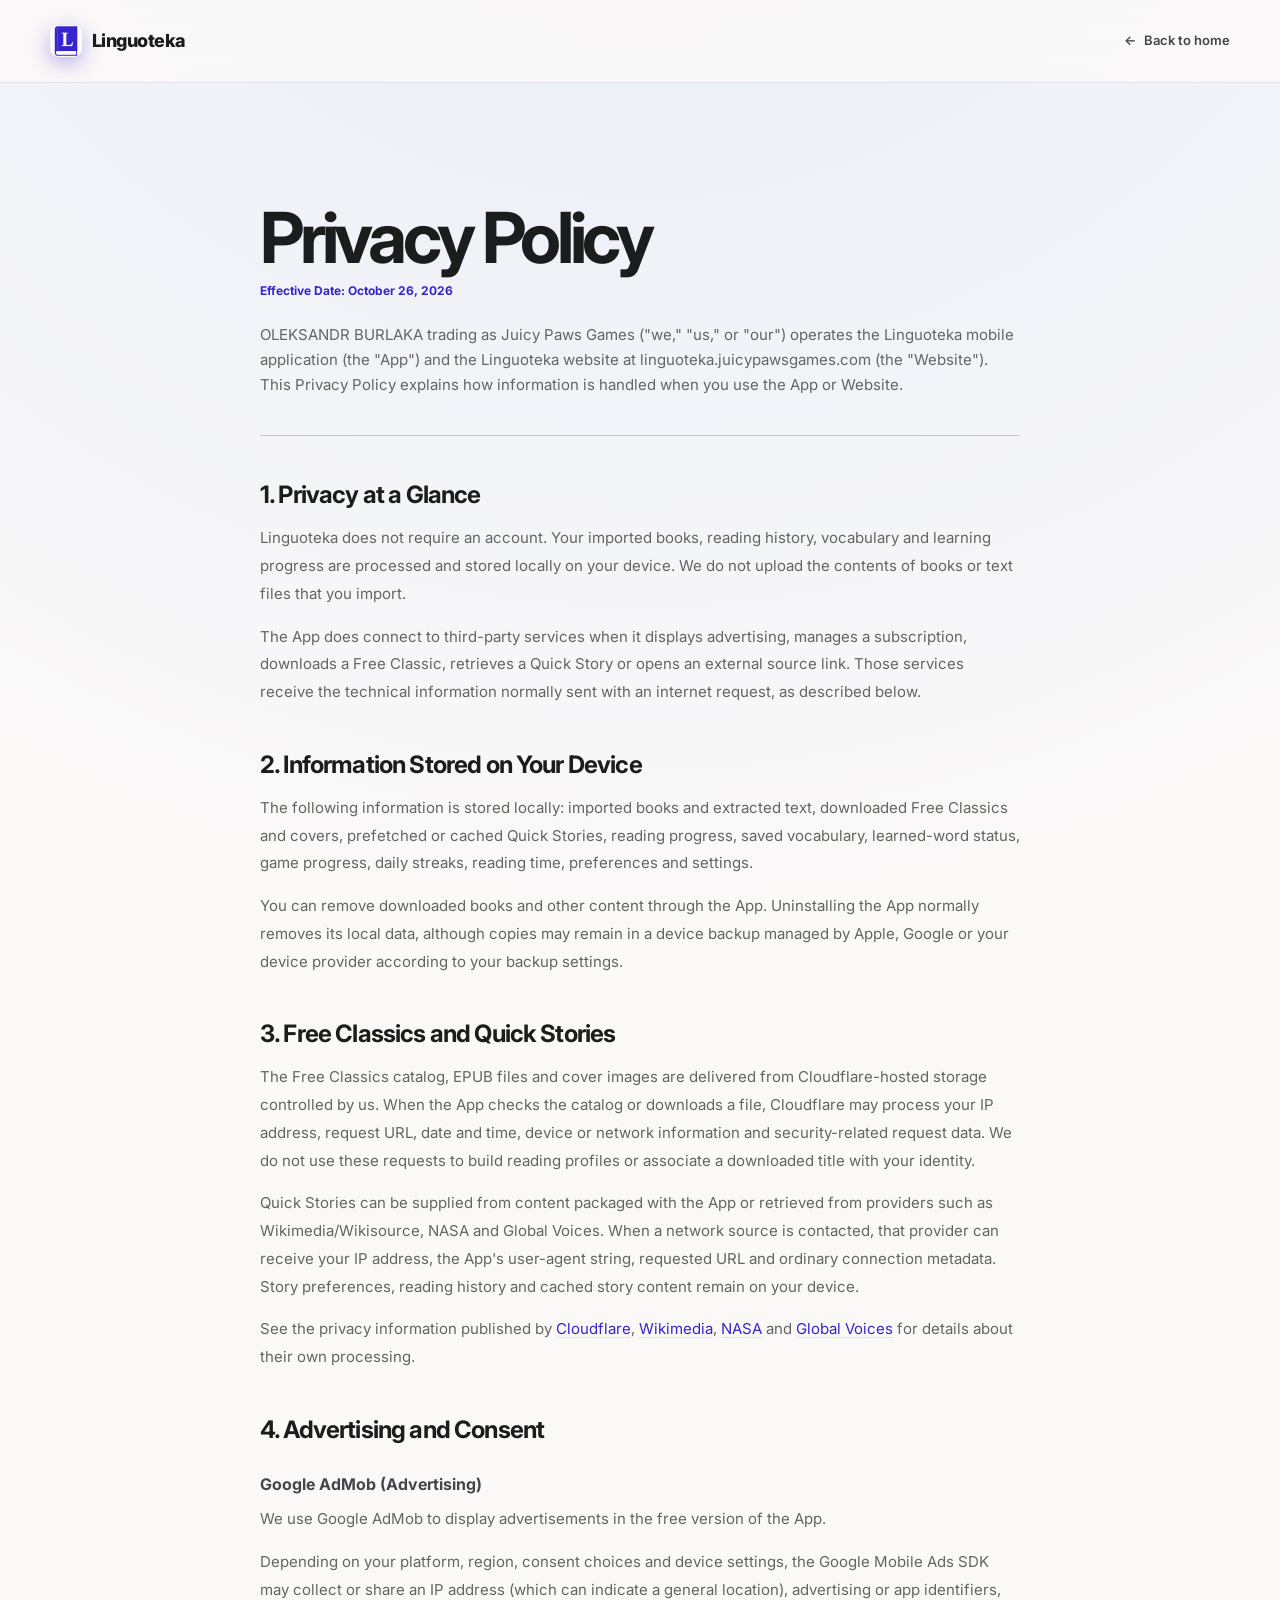
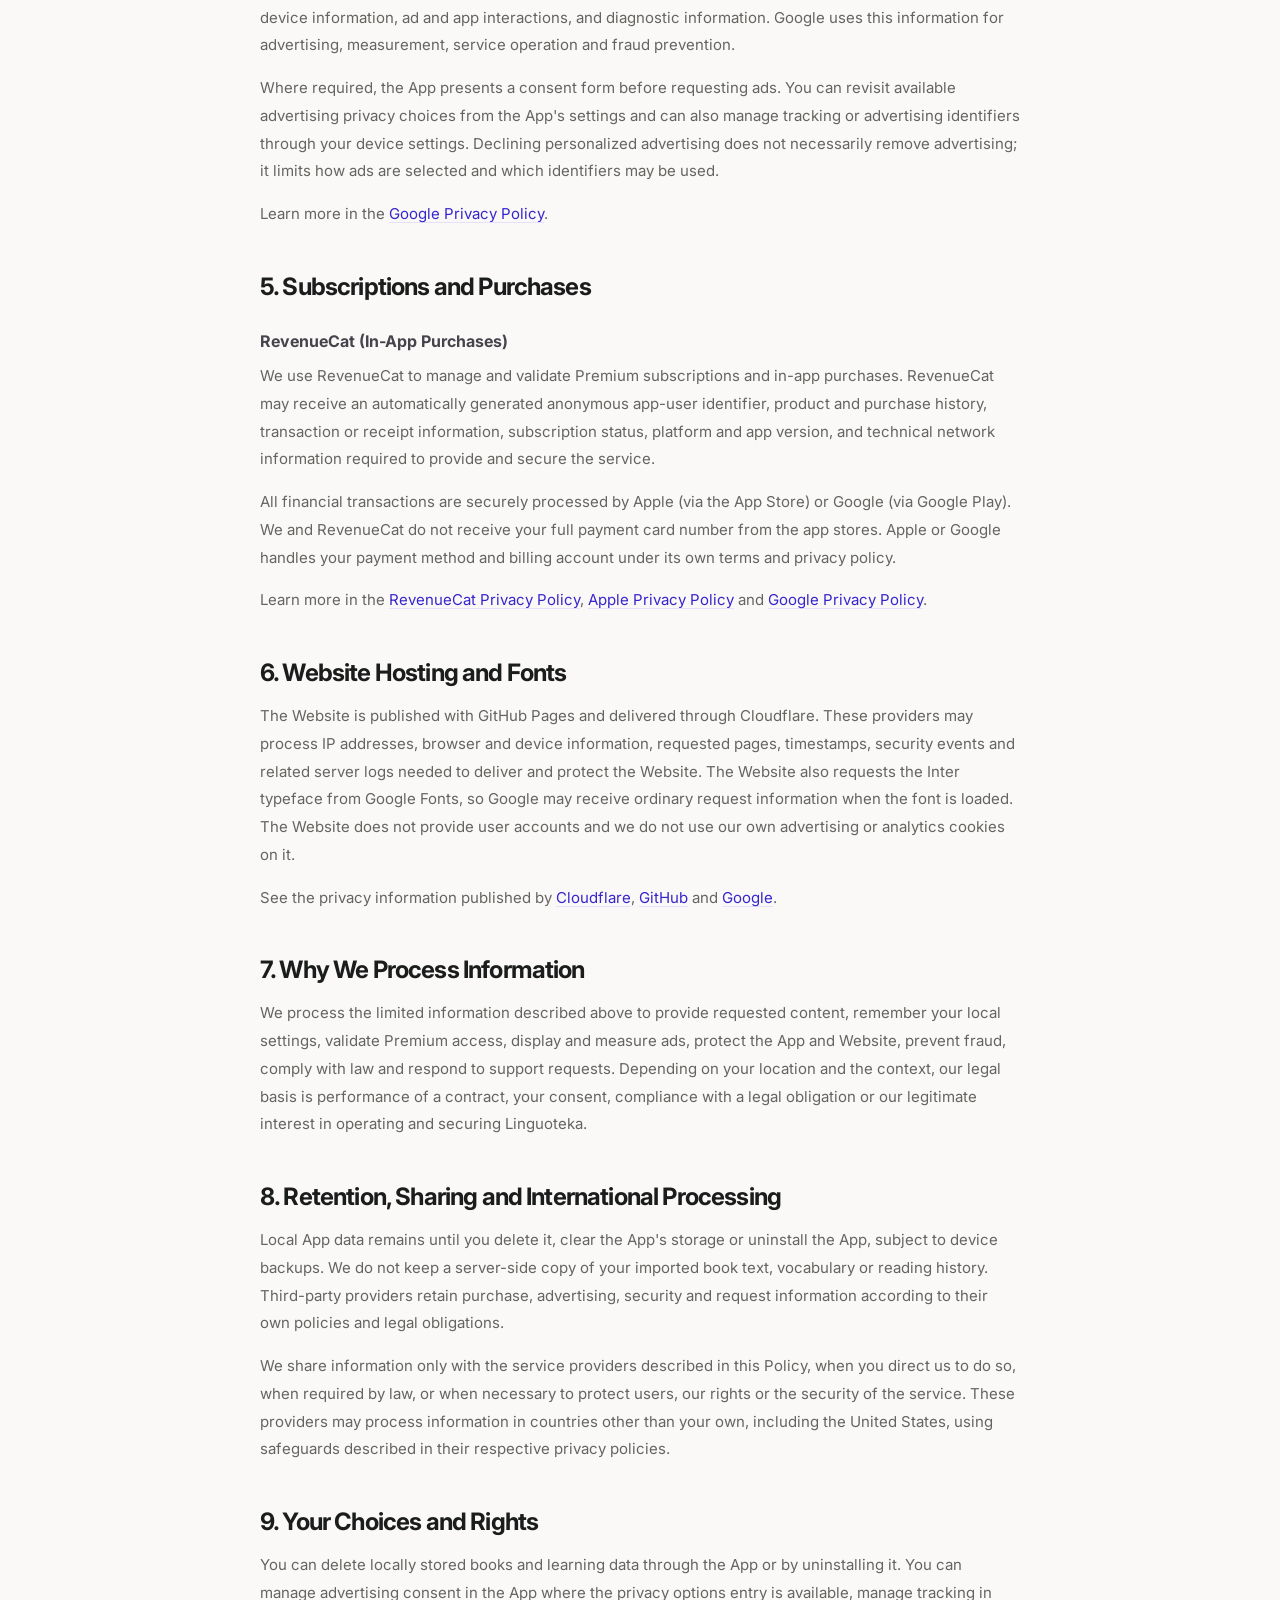
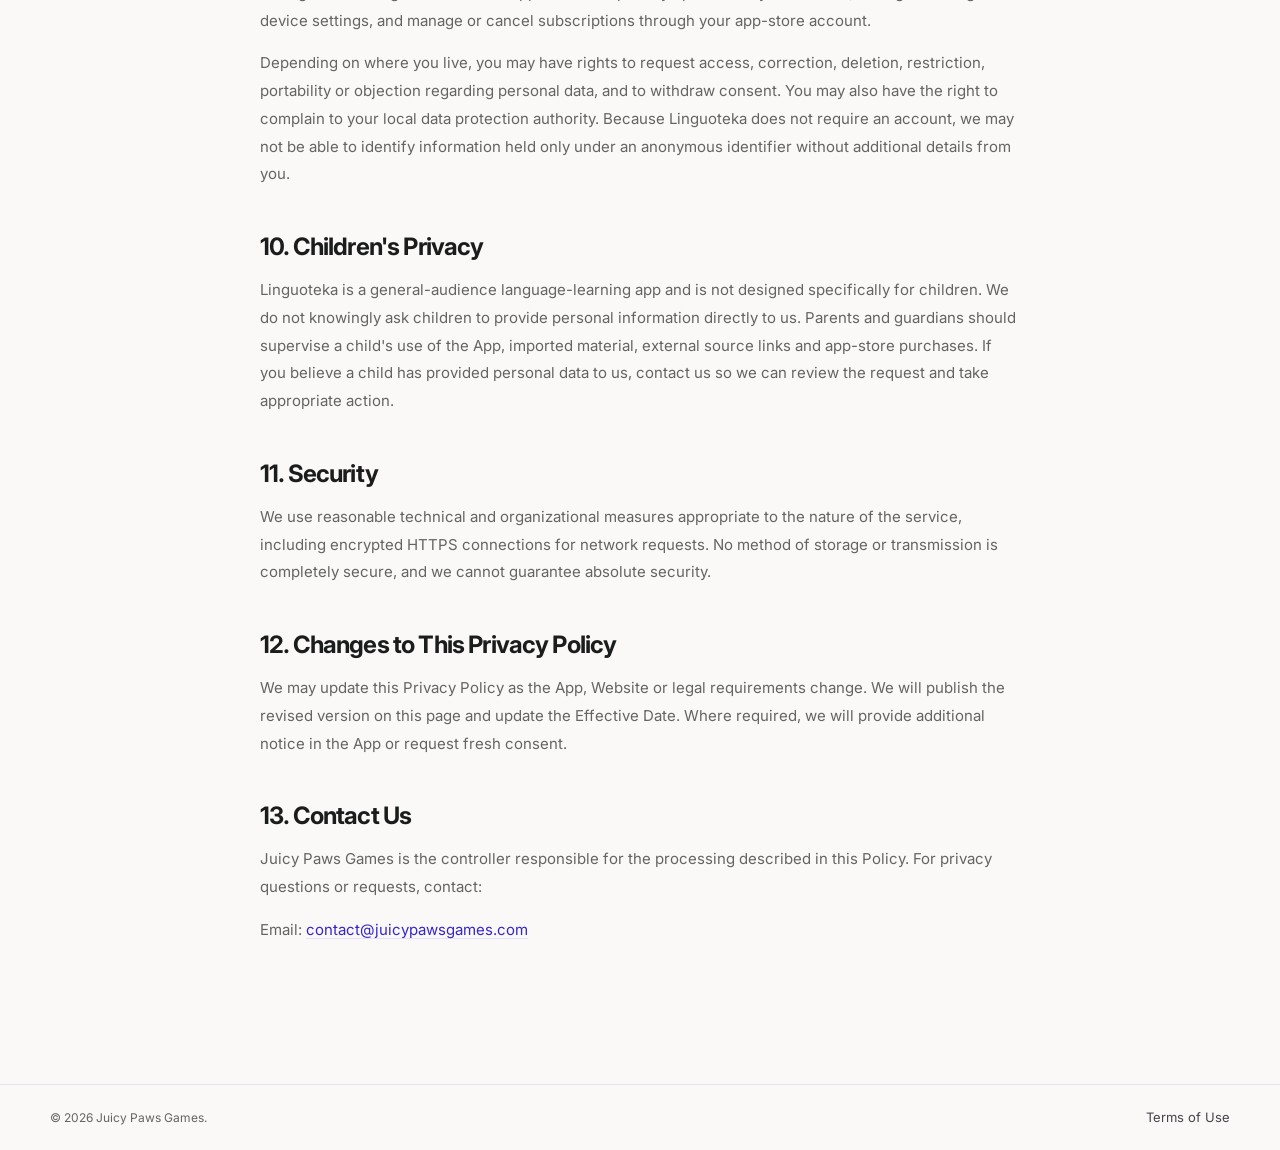
==== commit 476e33cb: "Privacy update for new features" ====
--- a/privacy.html
+++ b/privacy.html
@@ -4,8 +4,9 @@
     <meta charset="utf-8" />
     <meta name="viewport" content="width=device-width, initial-scale=1" />
     <meta name="theme-color" content="#FBF9F8" />
-    <meta name="description" content="Privacy Policy for the Linguoteka mobile application." />
+    <meta name="description" content="Privacy Policy for the Linguoteka app and website." />
     <title>Privacy Policy — Linguoteka</title>
+    <link rel="canonical" href="https://linguoteka.juicypawsgames.com/privacy.html" />
     <link rel="icon" href="images/favicon.png" sizes="32x32" />
     <link rel="preconnect" href="https://fonts.googleapis.com" />
     <link rel="preconnect" href="https://fonts.gstatic.com" crossorigin />
@@ -13,18 +14,18 @@
       href="https://fonts.googleapis.com/css2?family=Inter:wght@400;500;600;700;800&amp;display=swap"
       rel="stylesheet"
     />
-    <link rel="stylesheet" href="styles.css" />
-    <script src="script.js" defer></script>
+    <link rel="stylesheet" href="styles.css?v=20260928-5" />
+    <script src="script.js?v=20260928-5" defer></script>
   </head>
   <body class="legal-page">
     <a class="skip-link" href="#main-content">Skip to content</a>
     <header class="legal-header">
       <div class="container legal-nav">
-        <a class="brand" href="index.html" aria-label="Linguoteka home">
+        <a class="brand" href="/" aria-label="Linguoteka home">
           <img src="images/favicon.png" width="32" height="32" alt="" />
           <span>Linguoteka</span>
         </a>
-        <a class="back-link" href="index.html"><span aria-hidden="true">←</span> Back to home</a>
+        <a class="back-link" href="/"><span aria-hidden="true">←</span> Back to home</a>
       </div>
     </header>
 
@@ -32,105 +33,225 @@
       <article class="legal-article">
         <header class="legal-title">
           <h1>Privacy Policy</h1>
-          <p class="legal-updated">Effective Date: August 12, 2026</p>
+          <p class="legal-updated">Effective Date: October 26, 2026</p>
           <p>
             OLEKSANDR BURLAKA trading as Juicy Paws Games ("we," "us," or "our")
-            operates the Linguoteka mobile application (the "App"). This page informs you
-            of our policies regarding the collection, use, and disclosure of personal data
-            when you use our App.
+            operates the Linguoteka mobile application (the "App") and the Linguoteka
+            website at linguoteka.juicypawsgames.com (the "Website"). This Privacy Policy
+            explains how information is handled when you use the App or Website.
           </p>
         </header>
 
         <section>
-          <h2>1. Data Stored Locally on Your Device</h2>
-          <p>
-            We prioritize your privacy. The core functionality of Linguoteka is designed to
-            work locally on your device.
-          </p>
-          <p>
-            Your imported books and texts are never uploaded to our servers or processed
-            externally.
-          </p>
-          <p>
-            Your reading progress, saved vocabulary, daily streaks, and settings are stored
-            exclusively on your device's internal storage.
-          </p>
-          <p>
-            If you uninstall the App, this local data will be permanently removed unless you
-            have enabled native device backups (e.g., Apple iCloud or Google Drive).
-          </p>
-        </section>
-
-        <section>
-          <h2>2. Third-Party Services</h2>
-          <p>
-            While we do not collect personal data directly on our own servers, the App
-            integrates selected third-party services to provide core functionality and
-            advertisements. These services may collect information used to identify you.
-          </p>
-
+          <h2>1. Privacy at a Glance</h2>
+          <p>
+            Linguoteka does not require an account. Your imported books, reading history,
+            vocabulary and learning progress are processed and stored locally on your
+            device. We do not upload the contents of books or text files that you import.
+          </p>
+          <p>
+            The App does connect to third-party services when it displays advertising,
+            manages a subscription, downloads a Free Classic, retrieves a Quick Story or
+            opens an external source link. Those services receive the technical information
+            normally sent with an internet request, as described below.
+          </p>
+        </section>
+
+        <section>
+          <h2>2. Information Stored on Your Device</h2>
+          <p>
+            The following information is stored locally: imported books and extracted text,
+            downloaded Free Classics and covers, prefetched or cached Quick Stories,
+            reading progress, saved vocabulary, learned-word status, game progress, daily
+            streaks, reading time, preferences and settings.
+          </p>
+          <p>
+            You can remove downloaded books and other content through the App. Uninstalling
+            the App normally removes its local data, although copies may remain in a device
+            backup managed by Apple, Google or your device provider according to your backup
+            settings.
+          </p>
+        </section>
+
+        <section>
+          <h2>3. Free Classics and Quick Stories</h2>
+          <p>
+            The Free Classics catalog, EPUB files and cover images are delivered from
+            Cloudflare-hosted storage controlled by us. When the App checks the catalog or
+            downloads a file, Cloudflare may process your IP address, request URL, date and
+            time, device or network information and security-related request data. We do not
+            use these requests to build reading profiles or associate a downloaded title
+            with your identity.
+          </p>
+          <p>
+            Quick Stories can be supplied from content packaged with the App or retrieved
+            from providers such as Wikimedia/Wikisource, NASA and Global Voices. When a
+            network source is contacted, that provider can receive your IP address, the
+            App's user-agent string, requested URL and ordinary connection metadata. Story
+            preferences, reading history and cached story content remain on your device.
+          </p>
+          <p>
+            See the privacy information published by
+            <a href="https://www.cloudflare.com/privacypolicy/">Cloudflare</a>,
+            <a href="https://foundation.wikimedia.org/wiki/Policy:Privacy_policy">Wikimedia</a>,
+            <a href="https://www.nasa.gov/privacy/">NASA</a> and
+            <a href="https://globalvoices.org/privacy/">Global Voices</a> for details about
+            their own processing.
+          </p>
+        </section>
+
+        <section>
+          <h2>4. Advertising and Consent</h2>
           <h3>Google AdMob (Advertising)</h3>
           <p>We use Google AdMob to display advertisements in the free version of the App.</p>
           <p>
-            AdMob may collect and use data such as your device's advertising ID (e.g., Apple
-            IDFA or Android AAID), device type, and usage data to serve relevant ads.
-          </p>
-          <p>
-            You can manage or opt out of personalized advertising directly through your
-            device's privacy settings.
-          </p>
-          <p>
-            For more information on how Google handles your data, please review the Google
-            Privacy &amp; Terms.
-          </p>
-
+            Depending on your platform, region, consent choices and device settings, the
+            Google Mobile Ads SDK may collect or share an IP address (which can indicate a
+            general location), advertising or app identifiers, device information, ad and
+            app interactions, and diagnostic information. Google uses this information for
+            advertising, measurement, service operation and fraud prevention.
+          </p>
+          <p>
+            Where required, the App presents a consent form before requesting ads. You can
+            revisit available advertising privacy choices from the App's settings and can
+            also manage tracking or advertising identifiers through your device settings.
+            Declining personalized advertising does not necessarily remove advertising; it
+            limits how ads are selected and which identifiers may be used.
+          </p>
+          <p>
+            Learn more in the
+            <a href="https://policies.google.com/privacy">Google Privacy Policy</a>.
+          </p>
+        </section>
+
+        <section>
+          <h2>5. Subscriptions and Purchases</h2>
           <h3>RevenueCat (In-App Purchases)</h3>
           <p>
             We use RevenueCat to manage and validate Premium subscriptions and in-app
-            purchases.
+            purchases. RevenueCat may receive an automatically generated anonymous app-user
+            identifier, product and purchase history, transaction or receipt information,
+            subscription status, platform and app version, and technical network information
+            required to provide and secure the service.
           </p>
           <p>
             All financial transactions are securely processed by Apple (via the App Store)
-            or Google (via Google Play).
-          </p>
-          <p>
-            We do not collect, process, or store your payment details, credit card numbers,
-            or billing addresses.
-          </p>
-          <p>
-            RevenueCat only receives anonymous purchase receipt data from the app stores to
-            unlock Premium features and sync your subscription status.
-          </p>
-          <p>
-            For more information, please review the RevenueCat Privacy Policy.
-          </p>
-        </section>
-
-        <section>
-          <h2>3. Children's Privacy</h2>
-          <p>
-            Our App does not address anyone under the age of 13. We do not knowingly collect
-            personally identifiable information from children under 13. If we discover that
-            a child under 13 has provided personal information through third-party
-            advertising or analytics services, we will take steps to request its deletion.
-          </p>
-        </section>
-
-        <section>
-          <h2>4. Changes to This Privacy Policy</h2>
-          <p>
-            We may update our Privacy Policy from time to time. We will notify you of any
-            changes by posting the new Privacy Policy on this page and updating the
-            "Effective Date" at the top of this document. You are advised to review this
-            Privacy Policy periodically for any changes.
-          </p>
-        </section>
-
-        <section>
-          <h2>5. Contact Us</h2>
-          <p>
-            If you have any questions, concerns, or suggestions about our Privacy Policy,
-            please contact us at:
+            or Google (via Google Play). We and RevenueCat do not receive your full payment
+            card number from the app stores. Apple or Google handles your payment method and
+            billing account under its own terms and privacy policy.
+          </p>
+          <p>
+            Learn more in the
+            <a href="https://www.revenuecat.com/privacy/">RevenueCat Privacy Policy</a>,
+            <a href="https://www.apple.com/legal/privacy/">Apple Privacy Policy</a> and
+            <a href="https://policies.google.com/privacy">Google Privacy Policy</a>.
+          </p>
+        </section>
+
+        <section>
+          <h2>6. Website Hosting and Fonts</h2>
+          <p>
+            The Website is published with GitHub Pages and delivered through Cloudflare.
+            These providers may process IP addresses, browser and device information,
+            requested pages, timestamps, security events and related server logs needed to
+            deliver and protect the Website. The Website also requests the Inter typeface
+            from Google Fonts, so Google may receive ordinary request information when the
+            font is loaded. The Website does not provide user accounts and we do not use our
+            own advertising or analytics cookies on it.
+          </p>
+          <p>
+            See the privacy information published by
+            <a href="https://www.cloudflare.com/privacypolicy/">Cloudflare</a>,
+            <a href="https://docs.github.com/en/site-policy/privacy-policies/github-general-privacy-statement">GitHub</a>
+            and <a href="https://policies.google.com/privacy">Google</a>.
+          </p>
+        </section>
+
+        <section>
+          <h2>7. Why We Process Information</h2>
+          <p>
+            We process the limited information described above to provide requested content,
+            remember your local settings, validate Premium access, display and measure ads,
+            protect the App and Website, prevent fraud, comply with law and respond to
+            support requests. Depending on your location and the context, our legal basis is
+            performance of a contract, your consent, compliance with a legal obligation or
+            our legitimate interest in operating and securing Linguoteka.
+          </p>
+        </section>
+
+        <section>
+          <h2>8. Retention, Sharing and International Processing</h2>
+          <p>
+            Local App data remains until you delete it, clear the App's storage or uninstall
+            the App, subject to device backups. We do not keep a server-side copy of your
+            imported book text, vocabulary or reading history. Third-party providers retain
+            purchase, advertising, security and request information according to their own
+            policies and legal obligations.
+          </p>
+          <p>
+            We share information only with the service providers described in this Policy,
+            when you direct us to do so, when required by law, or when necessary to protect
+            users, our rights or the security of the service. These providers may process
+            information in countries other than your own, including the United States, using
+            safeguards described in their respective privacy policies.
+          </p>
+        </section>
+
+        <section>
+          <h2>9. Your Choices and Rights</h2>
+          <p>
+            You can delete locally stored books and learning data through the App or by
+            uninstalling it. You can manage advertising consent in the App where the privacy
+            options entry is available, manage tracking in device settings, and manage or
+            cancel subscriptions through your app-store account.
+          </p>
+          <p>
+            Depending on where you live, you may have rights to request access, correction,
+            deletion, restriction, portability or objection regarding personal data, and to
+            withdraw consent. You may also have the right to complain to your local data
+            protection authority. Because Linguoteka does not require an account, we may not
+            be able to identify information held only under an anonymous identifier without
+            additional details from you.
+          </p>
+        </section>
+
+        <section>
+          <h2>10. Children's Privacy</h2>
+          <p>
+            Linguoteka is a general-audience language-learning app and is not designed
+            specifically for children. We do not knowingly ask children to provide personal
+            information directly to us. Parents and guardians should supervise a child's use
+            of the App, imported material, external source links and app-store purchases. If
+            you believe a child has provided personal data to us, contact us so we can review
+            the request and take appropriate action.
+          </p>
+        </section>
+
+        <section>
+          <h2>11. Security</h2>
+          <p>
+            We use reasonable technical and organizational measures appropriate to the
+            nature of the service, including encrypted HTTPS connections for network
+            requests. No method of storage or transmission is completely secure, and we
+            cannot guarantee absolute security.
+          </p>
+        </section>
+
+        <section>
+          <h2>12. Changes to This Privacy Policy</h2>
+          <p>
+            We may update this Privacy Policy as the App, Website or legal requirements
+            change. We will publish the revised version on this page and update the Effective
+            Date. Where required, we will provide additional notice in the App or request
+            fresh consent.
+          </p>
+        </section>
+
+        <section>
+          <h2>13. Contact Us</h2>
+          <p>
+            Juicy Paws Games is the controller responsible for the processing described in
+            this Policy. For privacy questions or requests, contact:
           </p>
           <p>Email: <a href="mailto:contact@juicypawsgames.com">contact@juicypawsgames.com</a></p>
         </section>
--- a/styles.css
+++ b/styles.css
@@ -32,7 +32,7 @@
 }
 
 html {
-  scroll-behavior: smooth;
+  scroll-padding-top: 104px;
 }
 
 body {
@@ -45,10 +45,6 @@
   line-height: 1.65;
   text-rendering: optimizeLegibility;
   -webkit-font-smoothing: antialiased;
-}
-
-body.menu-open {
-  overflow: hidden;
 }
 
 img {
@@ -195,10 +191,14 @@
   transform: translateY(-130%);
   opacity: 0;
   pointer-events: none;
+  visibility: hidden;
+  max-height: calc(100dvh - 72px);
+  overflow-y: auto;
   transition: transform 200ms ease, opacity 200ms ease;
 }
 
 .primary-nav.is-open {
+  visibility: visible;
   transform: translateY(0);
   opacity: 1;
   pointer-events: auto;
@@ -331,6 +331,7 @@
   flex-direction: column;
   align-items: flex-start;
   gap: 6px;
+  scroll-margin-top: 104px;
 }
 
 .store-badge {
@@ -1112,13 +1113,13 @@
   font-size: 11px;
 }
 
-.js [data-reveal] {
+[data-reveal].reveal-ready {
   opacity: 0;
   transform: translateY(24px);
   transition: opacity 650ms ease, transform 650ms cubic-bezier(0.2, 0.7, 0.2, 1);
 }
 
-.js [data-reveal].is-visible {
+[data-reveal].reveal-ready.is-visible {
   opacity: 1;
   transform: translateY(0);
 }
@@ -1334,6 +1335,9 @@
 
   .primary-nav {
     position: static;
+    visibility: visible;
+    max-height: none;
+    overflow: visible;
     display: flex;
     align-items: center;
     gap: 34px;
@@ -1539,3 +1543,90 @@
     animation-iteration-count: 1 !important;
   }
 }
+
+/* Keep navigation available if scripting fails or is disabled. */
+@media (max-width: 819px) {
+  html:not(.js) .menu-toggle { display: none; }
+  html:not(.js) .nav-wrap { flex-wrap: wrap; }
+  html:not(.js) .primary-nav {
+    position: static;
+    display: flex;
+    flex-wrap: wrap;
+    width: 100%;
+    padding: 0;
+    visibility: visible;
+    opacity: 1;
+    transform: none;
+    pointer-events: auto;
+  }
+  html:not(.js) .site-header { position: relative; }
+  html:not(.js) .hero { padding-top: 48px; }
+}
+/* Reading-first landing page. */
+.hero { min-height: 0; padding: 124px 0 72px; overflow: visible; }
+.hero::after { content: none; }
+.hero-grid { grid-template-columns: minmax(0, 1fr); gap: 40px; }
+.hero h1 { font-size: clamp(2.9rem, 8vw, 4.6rem); letter-spacing: -0.055em; }
+.hero h1 span { padding-bottom: .12em; }
+.hero-lede { max-width: 580px; padding-right: 0; }
+.hero-details { font-size: 13px; color: var(--muted); margin: 18px 0; }
+.hero-demo { min-width: 0; background: white; }
+.hero-demo::before { display: none; }
+.hero-demo .sample-topline { font-size: 11px; letter-spacing: .04em; gap: 12px; }
+.hero-demo > p { font-size: clamp(1.35rem, 3vw, 1.85rem); }
+.store-help { max-width: 500px; font-size: 13px; color: var(--muted-strong); }
+.store-help summary { cursor: pointer; text-decoration: underline; text-underline-offset: 4px; padding: 8px 0; }
+.store-help p { margin: 8px 0; }
+.text-link { color: var(--primary); font-weight: 600; text-decoration: underline; text-underline-offset: 4px; }
+.method-steps { display: grid; gap: 24px; padding-left: 28px; }
+.method-steps li { padding-left: 10px; }
+.method-steps li::marker { color: var(--primary); font-weight: 800; }
+.method-steps strong { font-size: 21px; letter-spacing: -.03em; }
+.method-steps p { margin: 8px 0 0; color: var(--muted-strong); }
+.plan-grid, .guide-grid { display: grid; gap: 20px; }
+.plan-card, .guide-card { padding: 28px; border: 1px solid var(--line); border-radius: 24px; background: white; }
+.plan-pro { background: var(--surface-soft); }
+.plan-card h3 { font-size: 26px; letter-spacing: -.04em; margin: 14px 0; }
+.plan-card ul { padding-left: 20px; display: grid; gap: 10px; }
+.plan-card p { color: var(--muted-strong); }
+.faq-section { background: #f2f0f8; }
+.faq-layout { display: grid; gap: 28px; }
+.faq-layout h2 { margin: 16px 0; }
+.faq-list details { border-bottom: 1px solid var(--line); padding: 18px 0; }
+.faq-list summary { cursor: pointer; font-weight: 600; padding: 6px 0; }
+.faq-list p { color: var(--muted-strong); }
+.faq-list a { text-decoration: underline; color: var(--primary); }
+.guide-card { transition: border-color 160ms ease, transform 160ms ease; }
+.guide-card:hover { border-color: var(--primary); transform: translateY(-3px); }
+.guide-card > span { color: var(--primary); font-size: 12px; font-weight: 700; }
+.guide-card h3 { font-size: 23px; line-height: 1.2; margin: 12px 0; letter-spacing: -.035em; }
+.guide-card p { margin: 0; font-size: 15px; color: var(--muted-strong); }
+.maker-note { max-width: 720px; margin: 36px auto 0; text-align: center; color: var(--muted-strong); }
+.cta-monogram { display: grid; place-items: center; padding: 30px; min-height: 180px; border-radius: 24px; background: var(--primary); color: white; font: 100px/1 Georgia, serif; }
+.cta-monogram span { font: 600 12px/2 Inter, sans-serif; margin-top: 16px; }
+.cta-card .store-badge img { width: auto; margin-inline: 0; aspect-ratio: auto; border: 0; border-radius: 0; box-shadow: none; }
+.cta-card .store-badge-app img { height: 52px; }
+.cta-card .store-badge-play img { width: 202px; }
+.cta-card .store-actions { margin-top: 24px; }
+.guide-screenshot { width: min(280px, 100%); margin: 28px auto; border: 1px solid var(--line); border-radius: 22px; }
+.guide-example { margin: 24px 0; padding: 24px; border-left: 4px solid var(--primary); background: var(--surface-soft); font: 26px/1.6 Georgia, serif; }
+.guide-example strong { color: var(--primary); }
+.related-guides { display: grid; gap: 12px; padding: 24px 0; border-top: 1px solid var(--line); }
+.guide-page .legal-title h1 { font-size: clamp(2.3rem, 7vw, 3.6rem); line-height: 1.12; }
+.guide-page .legal-article > p { color: var(--muted-strong); font-size: 18px; }
+.guide-download .store-badge { text-decoration: none; }
+@media (min-width: 560px) {
+  .plan-grid, .guide-grid { grid-template-columns: repeat(2, minmax(0, 1fr)); }
+}
+@media (min-width: 820px) {
+  .hero { padding: 148px 0 90px; }
+  .hero-grid { grid-template-columns: minmax(0, 1.1fr) minmax(0, 1fr); gap: 52px; }
+  .hero-demo { padding: 32px; }
+  .primary-nav { gap: 24px; }
+  .faq-layout { grid-template-columns: minmax(0, .8fr) minmax(0, 1.2fr); gap: 72px; }
+  .reading-grid { grid-template-columns: repeat(2, minmax(0, 1fr)); gap: 64px; }
+}
+@media (max-width: 559px) {
+  .cta-card { padding: 28px 20px; }
+  .cta-monogram { min-height: 140px; font-size: 74px; }
+}
